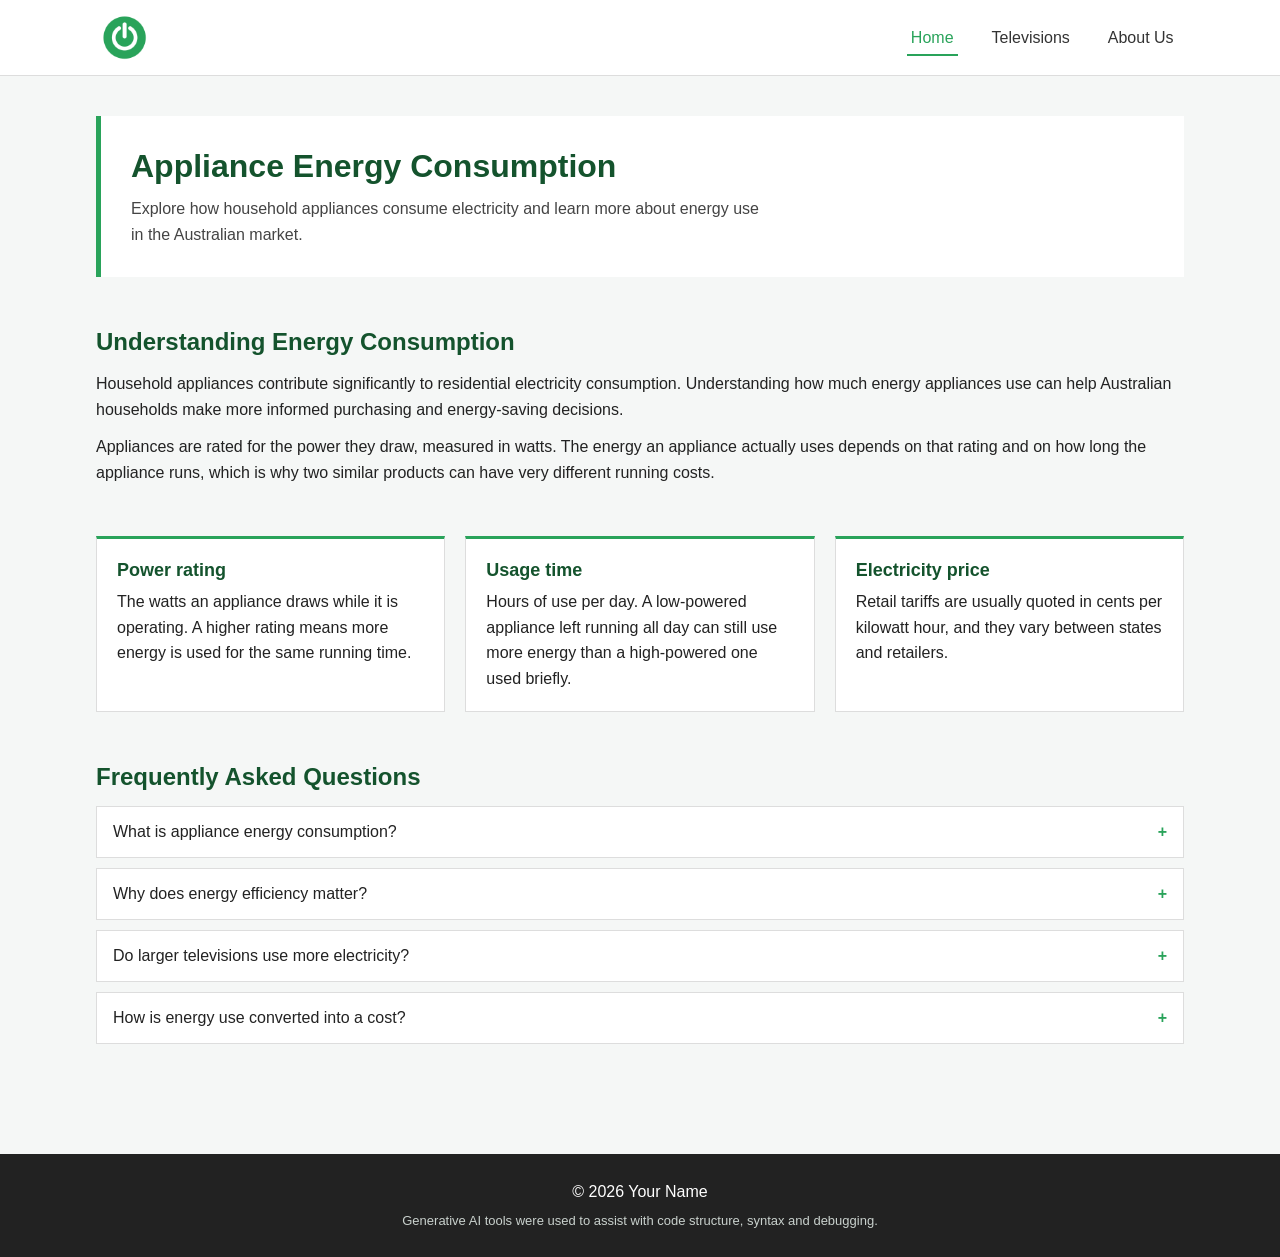
==== index.html @ a8eccddd "Add three pages with shared navigation and footer Home, Televisions and About Us each carry the same" ====
<!DOCTYPE html>
<html lang="en">
<head>
    <meta charset="UTF-8">
    <meta name="viewport" content="width=device-width, initial-scale=1.0">
    <title>Home | Appliance Energy Consumption</title>
    <link rel="stylesheet" href="assets/css/style.css">
</head>
<body>
    <header>
        <nav class="navbar">
            <a href="index.html" class="logo" aria-label="Appliance Energy Consumption home">
                <img src="assets/img/PowerIcon.png" alt="Power logo">
            </a>
            <ul class="nav-links">
                <li><a class="active" href="index.html">Home</a></li>
                <li><a href="televisions.html">Televisions</a></li>
                <li><a href="about.html">About Us</a></li>
            </ul>
        </nav>
    </header>

    <main>
        <section class="hero">
            <h1>Appliance Energy Consumption</h1>
            <p>
                Explore how household appliances consume electricity and learn
                more about energy use in the Australian market.
            </p>
        </section>

        <section class="intro">
            <h2>Understanding Energy Consumption</h2>
            <p>
                Household appliances contribute significantly to residential
                electricity consumption. Understanding how much energy appliances
                use can help Australian households make more informed purchasing
                and energy-saving decisions.
            </p>
            <p>
                Appliances are rated for the power they draw, measured in watts.
                The energy an appliance actually uses depends on that rating and
                on how long the appliance runs, which is why two similar products
                can have very different running costs.
            </p>
        </section>

        <section class="cards">
            <article class="card">
                <h3>Power rating</h3>
                <p>
                    The watts an appliance draws while it is operating. A higher
                    rating means more energy is used for the same running time.
                </p>
            </article>
            <article class="card">
                <h3>Usage time</h3>
                <p>
                    Hours of use per day. A low-powered appliance left running all
                    day can still use more energy than a high-powered one used briefly.
                </p>
            </article>
            <article class="card">
                <h3>Electricity price</h3>
                <p>
                    Retail tariffs are usually quoted in cents per kilowatt hour,
                    and they vary between states and retailers.
                </p>
            </article>
        </section>

        <section class="faq">
            <h2>Frequently Asked Questions</h2>

            <div class="faq-item">
                <button class="faq-question" type="button" aria-expanded="false">
                    What is appliance energy consumption?
                </button>
                <div class="faq-answer">
                    <p>
                        Appliance energy consumption refers to the amount of
                        electrical energy used by an appliance during operation.
                        It is normally measured in kilowatt hours (kWh).
                    </p>
                </div>
            </div>

            <div class="faq-item">
                <button class="faq-question" type="button" aria-expanded="false">
                    Why does energy efficiency matter?
                </button>
                <div class="faq-answer">
                    <p>
                        Energy-efficient appliances can reduce electricity use and
                        potentially lower household energy costs over the life of
                        the product.
                    </p>
                </div>
            </div>

            <div class="faq-item">
                <button class="faq-question" type="button" aria-expanded="false">
                    Do larger televisions use more electricity?
                </button>
                <div class="faq-answer">
                    <p>
                        Television energy consumption can be influenced by factors
                        including screen size, display technology, brightness
                        settings and usage time.
                    </p>
                </div>
            </div>

            <div class="faq-item">
                <button class="faq-question" type="button" aria-expanded="false">
                    How is energy use converted into a cost?
                </button>
                <div class="faq-answer">
                    <p>
                        Energy use in kilowatt hours is multiplied by the
                        electricity price. You can try this on the
                        <a href="televisions.html">Televisions</a> page using the
                        energy calculator.
                    </p>
                </div>
            </div>
        </section>
    </main>

    <footer>
        <p>&copy; <span id="year"></span> Your Name</p>
        <p>
            Generative AI tools were used to assist with code structure,
            syntax and debugging.
        </p>
    </footer>

    <script src="assets/js/script.js"></script>
</body>
</html>
---- assets/css/style.css ----
/* ============================================================
   Appliance Energy Consumption - shared stylesheet
   Colours are based on the green of the supplied power logo.
   ============================================================ */

/* ---------- Reset and base ---------- */
* {
    box-sizing: border-box;
    margin: 0;
    padding: 0;
}

body {
    font-family: Arial, Helvetica, sans-serif;
    background-color: #f5f7f6;
    color: #222;
    line-height: 1.6;
    display: flex;
    flex-direction: column;
    min-height: 100vh;
}

h1, h2, h3 {
    line-height: 1.25;
}

a {
    color: #1f8049;
}

/* ---------- Navigation ---------- */
.navbar {
    display: flex;
    justify-content: space-between;
    align-items: center;
    padding: 15px 8%;
    background-color: #ffffff;
    border-bottom: 1px solid #ddd;
}

.logo img {
    width: 45px;
    display: block;
}

.nav-links {
    display: flex;
    list-style: none;
    gap: 30px;
}

.nav-links a {
    color: #333;
    text-decoration: none;
    padding: 8px 4px;
    border-bottom: 2px solid transparent;
    transition: color 0.3s, border-color 0.3s;
}

/* Hover effect */
.nav-links a:hover {
    color: #29a35a;
    border-bottom-color: #a8ddbf;
}

/* Current page indicator */
.nav-links a.active {
    color: #29a35a;
    border-bottom-color: #29a35a;
}

/* ---------- Layout ---------- */
main {
    width: 85%;
    max-width: 1100px;
    margin: 40px auto;
    flex: 1;
}

section + section {
    margin-top: 50px;
}

/* ---------- Hero ---------- */
.hero {
    background-color: #ffffff;
    border-left: 5px solid #29a35a;
    padding: 30px;
}

.hero h1 {
    font-size: 32px;
    margin-bottom: 10px;
    color: #14532d;
}

.hero p {
    max-width: 640px;
    color: #444;
}

/* ---------- Content sections ---------- */
.intro h2,
.faq h2,
.calculator h2 {
    font-size: 24px;
    margin-bottom: 14px;
    color: #14532d;
}

.intro p + p {
    margin-top: 12px;
}

/* ---------- Info cards ---------- */
.cards {
    display: flex;
    flex-wrap: wrap;
    gap: 20px;
}

.card {
    flex: 1 1 260px;
    background-color: #ffffff;
    border: 1px solid #ddd;
    border-top: 3px solid #29a35a;
    padding: 20px;
}

.card h3 {
    font-size: 18px;
    margin-bottom: 8px;
    color: #14532d;
}

/* ---------- FAQ accordion ---------- */
.faq-item {
    margin-bottom: 10px;
    border: 1px solid #ddd;
    background-color: #ffffff;
}

.faq-question {
    width: 100%;
    padding: 16px;
    border: none;
    background-color: #ffffff;
    text-align: left;
    cursor: pointer;
    font-size: 16px;
    font-family: inherit;
    color: #222;
}

.faq-question:hover {
    background-color: #f0f5f2;
}

.faq-question::after {
    content: "+";
    float: right;
    color: #29a35a;
    font-weight: bold;
}

.faq-question.open::after {
    content: "\2013"; /* en dash */
}

/* Answers are hidden by default; JavaScript adds .show */
.faq-answer {
    display: none;
    padding: 16px;
    border-top: 1px solid #ddd;
}

.faq-answer.show {
    display: block;
}

/* ---------- Energy calculator ---------- */
.calculator-intro {
    max-width: 640px;
    margin-bottom: 20px;
}

.calc-form {
    display: flex;
    flex-wrap: wrap;
    gap: 20px;
    background-color: #ffffff;
    border: 1px solid #ddd;
    padding: 24px;
}

.field {
    flex: 1 1 220px;
}

.field label {
    display: block;
    margin-bottom: 6px;
    font-weight: bold;
    font-size: 14px;
}

.field input,
.field select {
    width: 100%;
    padding: 10px;
    border: 1px solid #ccc;
    background-color: #ffffff;
    font-size: 15px;
    font-family: inherit;
    color: #222;
}

.field input:focus,
.field select:focus {
    outline: 2px solid #29a35a;
    outline-offset: 1px;
}

.field input.invalid {
    border-color: #c0392b;
    background-color: #fdf3f2;
}

.field-error {
    min-height: 18px;
    margin-top: 4px;
    font-size: 13px;
    color: #c0392b;
}

.calc-buttons {
    flex: 1 1 100%;
    display: flex;
    gap: 12px;
}

.btn {
    padding: 11px 26px;
    border: 1px solid #29a35a;
    background-color: #29a35a;
    color: #ffffff;
    font-size: 15px;
    font-family: inherit;
    cursor: pointer;
    transition: background-color 0.3s;
}

.btn:hover {
    background-color: #1f8049;
    border-color: #1f8049;
}

.btn-secondary {
    background-color: #ffffff;
    color: #1f8049;
}

.btn-secondary:hover {
    background-color: #f0f5f2;
    color: #1f8049;
}

/* ---------- Results panel ---------- */
.results {
    margin-top: 20px;
    background-color: #ffffff;
    border: 1px solid #ddd;
    border-left: 5px solid #29a35a;
    padding: 24px;
}

.results h3 {
    font-size: 18px;
    margin-bottom: 14px;
    color: #14532d;
}

.results-placeholder {
    color: #666;
}

.results.error {
    border-left-color: #c0392b;
}

.results-message {
    color: #c0392b;
}

.result-grid {
    display: flex;
    flex-wrap: wrap;
    gap: 16px;
}

.result-item {
    flex: 1 1 180px;
    background-color: #f5f7f6;
    border: 1px solid #e2e6e4;
    padding: 14px;
}

.result-label {
    display: block;
    font-size: 13px;
    color: #555;
    margin-bottom: 4px;
}

.result-value {
    display: block;
    font-size: 22px;
    font-weight: bold;
    color: #14532d;
}

.results-note {
    margin-top: 14px;
    font-size: 13px;
    color: #666;
}

/* ---------- Footer ---------- */
footer {
    margin-top: 60px;
    padding: 25px;
    text-align: center;
    background-color: #222;
    color: #ffffff;
}

footer p + p {
    margin-top: 6px;
    font-size: 13px;
    color: #c9d1cd;
}

/* ---------- Small screens ---------- */
@media (max-width: 700px) {
    .navbar {
        padding: 12px 5%;
    }

    .nav-links {
        gap: 16px;
    }

    main {
        width: 90%;
    }

    .hero h1 {
        font-size: 26px;
    }
}
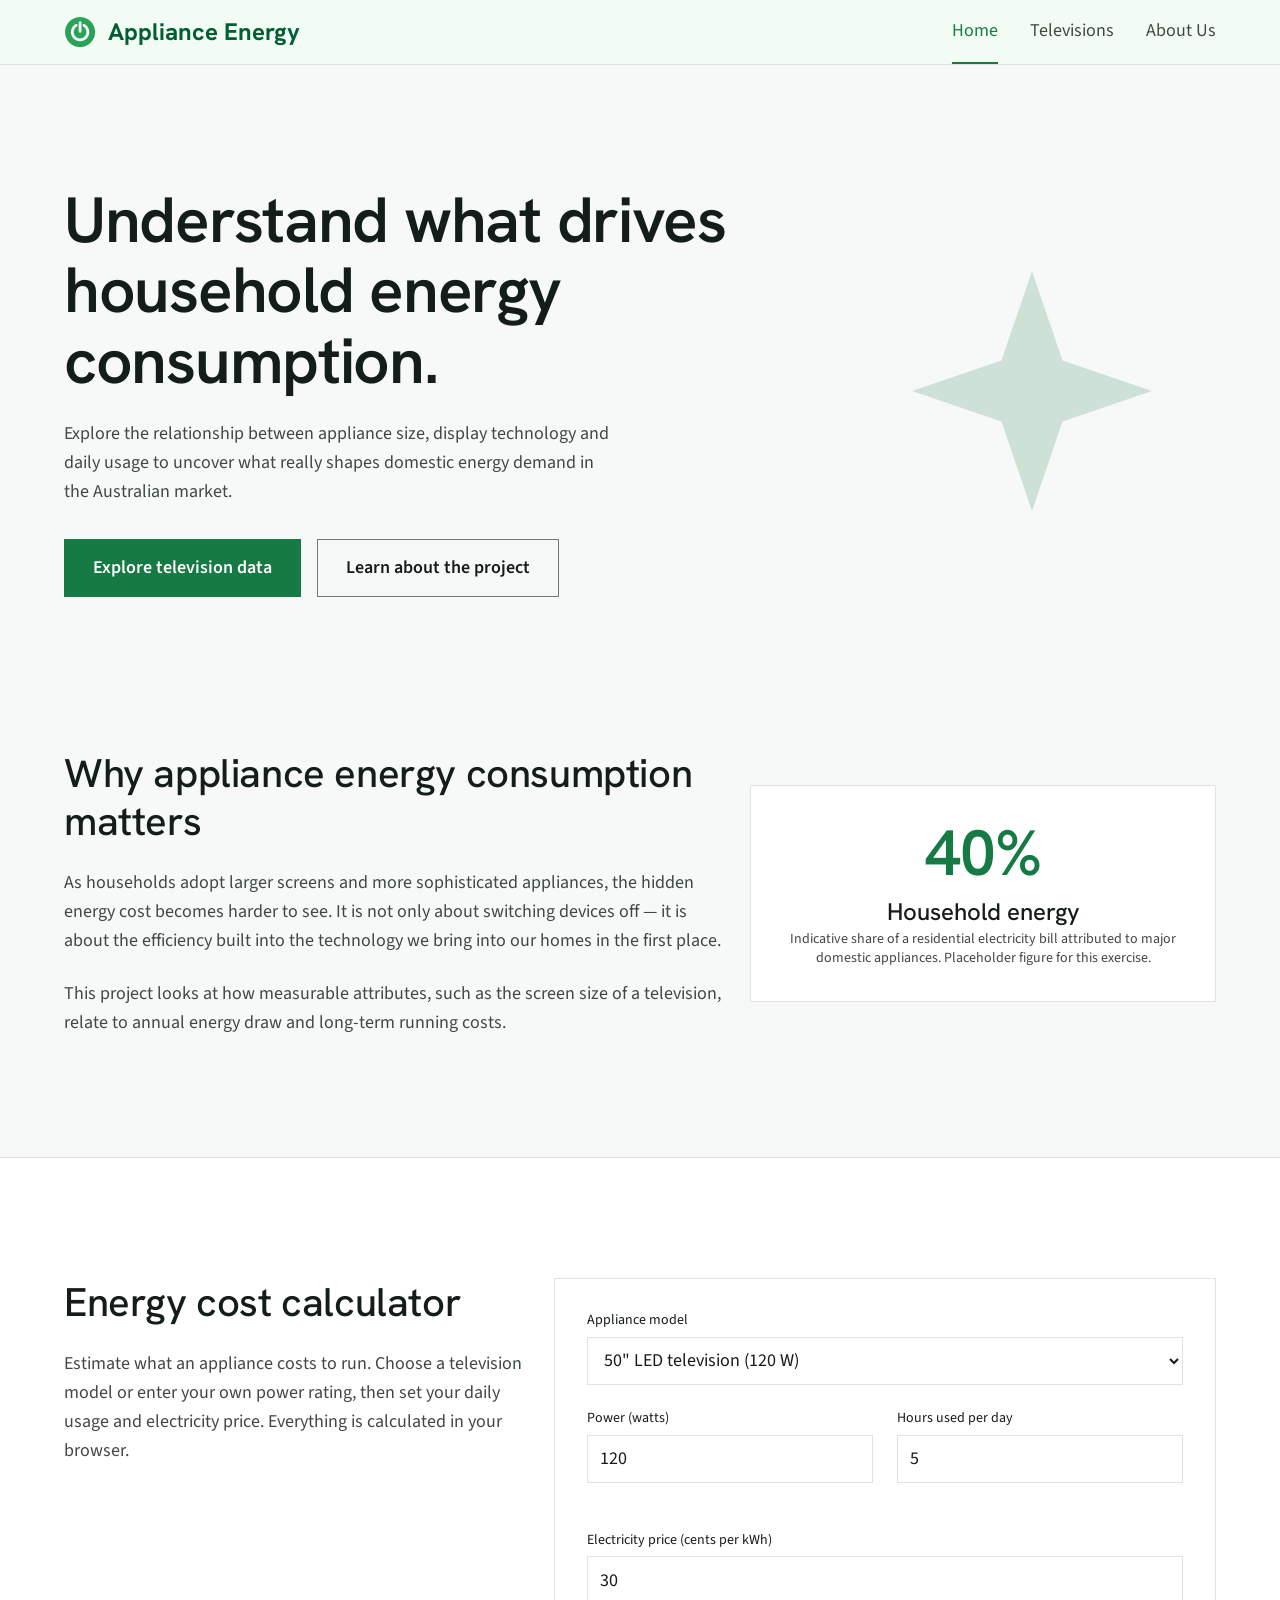
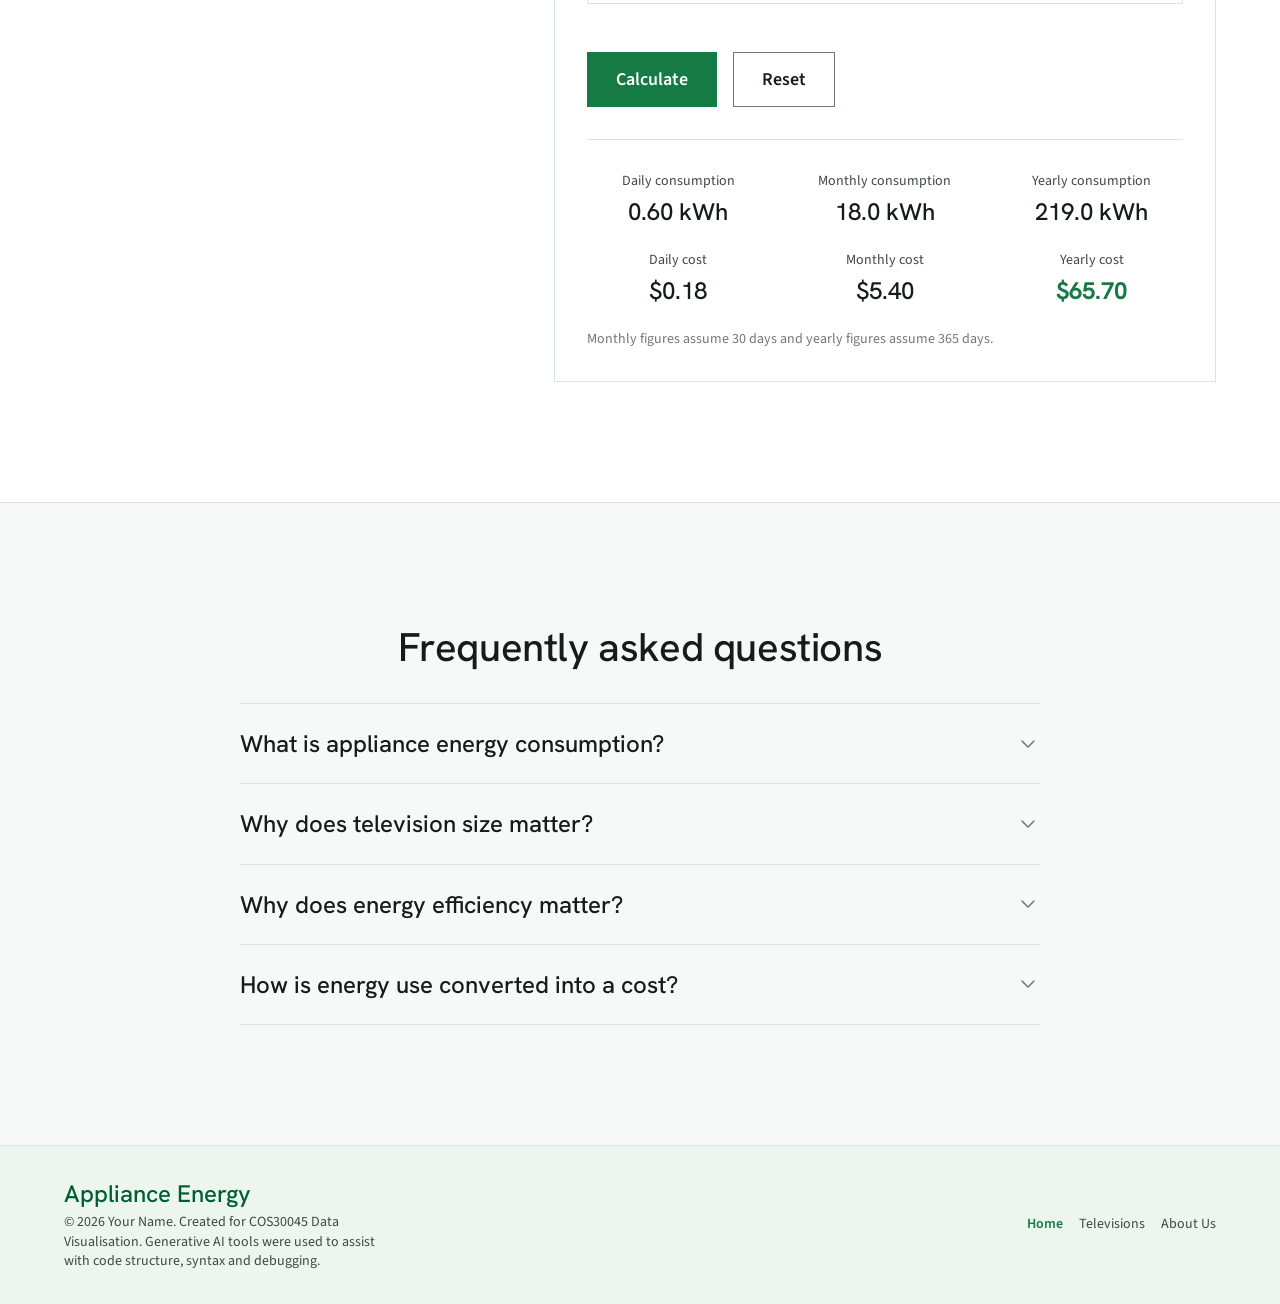
==== commit d2447e0c: "Apply editorial design system across all pages Rebuild the site on an editorial, scientific-journal " ====
--- a/index.html
+++ b/index.html
@@ -4,135 +4,279 @@
     <meta charset="UTF-8">
     <meta name="viewport" content="width=device-width, initial-scale=1.0">
     <title>Home | Appliance Energy Consumption</title>
+    <link rel="preconnect" href="https://fonts.googleapis.com">
+    <link rel="preconnect" href="https://fonts.gstatic.com" crossorigin>
+    <link href="https://fonts.googleapis.com/css2?family=Hanken+Grotesk:wght@500;600;700&family=Source+Sans+3:wght@400;600&display=swap" rel="stylesheet">
     <link rel="stylesheet" href="assets/css/style.css">
 </head>
 <body>
-    <header>
-        <nav class="navbar">
-            <a href="index.html" class="logo" aria-label="Appliance Energy Consumption home">
+    <a class="skip-link" href="#main">Skip to content</a>
+
+    <header class="site-header">
+        <div class="container navbar">
+            <a href="index.html" class="brand" aria-label="Appliance Energy Consumption home">
                 <img src="assets/img/PowerIcon.png" alt="Power logo">
+                <span class="brand-name">Appliance Energy</span>
             </a>
-            <ul class="nav-links">
-                <li><a class="active" href="index.html">Home</a></li>
-                <li><a href="televisions.html">Televisions</a></li>
-                <li><a href="about.html">About Us</a></li>
-            </ul>
-        </nav>
+
+            <nav id="primary-nav" aria-label="Primary">
+                <ul class="nav-links">
+                    <li><a class="active" href="index.html">Home</a></li>
+                    <li><a href="televisions.html">Televisions</a></li>
+                    <li><a href="about.html">About Us</a></li>
+                </ul>
+            </nav>
+
+            <button class="nav-toggle" id="nav-toggle" type="button"
+                    aria-controls="primary-nav" aria-expanded="false" aria-label="Open menu">
+                <svg class="icon" viewBox="0 0 24 24" aria-hidden="true">
+                    <path d="M4 7h16M4 12h16M4 17h16"></path>
+                </svg>
+            </button>
+        </div>
     </header>
 
-    <main>
+    <main id="main">
+        <!-- Hero -->
         <section class="hero">
-            <h1>Appliance Energy Consumption</h1>
-            <p>
-                Explore how household appliances consume electricity and learn
-                more about energy use in the Australian market.
-            </p>
-        </section>
-
-        <section class="intro">
-            <h2>Understanding Energy Consumption</h2>
-            <p>
-                Household appliances contribute significantly to residential
-                electricity consumption. Understanding how much energy appliances
-                use can help Australian households make more informed purchasing
-                and energy-saving decisions.
-            </p>
-            <p>
-                Appliances are rated for the power they draw, measured in watts.
-                The energy an appliance actually uses depends on that rating and
-                on how long the appliance runs, which is why two similar products
-                can have very different running costs.
-            </p>
-        </section>
-
-        <section class="cards">
-            <article class="card">
-                <h3>Power rating</h3>
+            <div class="container grid items-center">
+                <div class="span-8 hero__copy">
+                    <h1 class="display">Understand what drives household energy consumption.</h1>
+                    <p class="body-main lead">
+                        Explore the relationship between appliance size, display technology
+                        and daily usage to uncover what really shapes domestic energy demand
+                        in the Australian market.
+                    </p>
+                    <div class="btn-row">
+                        <a class="btn btn--primary" href="televisions.html">Explore television data</a>
+                        <a class="btn btn--secondary" href="about.html">Learn about the project</a>
+                    </div>
+                </div>
+                <div class="span-4 hero__motif" aria-hidden="true">
+                    <svg viewBox="0 0 200 200" xmlns="http://www.w3.org/2000/svg">
+                        <path d="M100 0L125.438 74.5621L200 100L125.438 125.438L100 200L74.5621 125.438L0 100L74.5621 74.5621L100 0Z"></path>
+                    </svg>
+                </div>
+            </div>
+        </section>
+
+        <!-- Why it matters -->
+        <section class="section">
+            <div class="container grid items-center">
+                <div class="span-7 stack-md">
+                    <h2 class="headline-section">Why appliance energy consumption matters</h2>
+                    <p class="body-main">
+                        As households adopt larger screens and more sophisticated appliances,
+                        the hidden energy cost becomes harder to see. It is not only about
+                        switching devices off &mdash; it is about the efficiency built into the
+                        technology we bring into our homes in the first place.
+                    </p>
+                    <p class="body-main">
+                        This project looks at how measurable attributes, such as the screen
+                        size of a television, relate to annual energy draw and long-term
+                        running costs.
+                    </p>
+                </div>
+                <div class="span-5">
+                    <div class="stat-card">
+                        <span class="stat-card__figure">40%</span>
+                        <span class="headline-chart">Household energy</span>
+                        <p class="annotation">
+                            Indicative share of a residential electricity bill attributed to
+                            major domestic appliances. Placeholder figure for this exercise.
+                        </p>
+                    </div>
+                </div>
+            </div>
+        </section>
+
+        <!-- Energy calculator -->
+        <section class="band">
+            <div class="container grid">
+                <div class="span-5 stack-md">
+                    <h2 class="headline-section">Energy cost calculator</h2>
+                    <p class="body-main">
+                        Estimate what an appliance costs to run. Choose a television model or
+                        enter your own power rating, then set your daily usage and electricity
+                        price. Everything is calculated in your browser.
+                    </p>
+                </div>
+
+                <div class="span-7">
+                    <div class="calc-panel">
+                        <form class="calc-form" id="calc-form" novalidate>
+                            <div class="calc-fields">
+                                <div class="field field--wide">
+                                    <label for="model">Appliance model</label>
+                                    <select id="model" name="model">
+                                        <option value="80">32&quot; LED television (80 W)</option>
+                                        <option value="120" selected>50&quot; LED television (120 W)</option>
+                                        <option value="160">65&quot; LED television (160 W)</option>
+                                        <option value="210">65&quot; OLED television (210 W)</option>
+                                        <option value="custom">Custom power rating</option>
+                                    </select>
+                                </div>
+
+                                <div class="field">
+                                    <label for="power">Power (watts)</label>
+                                    <input type="number" id="power" name="power" min="1" max="10000"
+                                           step="1" value="120" inputmode="decimal">
+                                    <p class="field-error" id="power-error"></p>
+                                </div>
+
+                                <div class="field">
+                                    <label for="hours">Hours used per day</label>
+                                    <input type="number" id="hours" name="hours" min="0" max="24"
+                                           step="0.5" value="5" inputmode="decimal">
+                                    <p class="field-error" id="hours-error"></p>
+                                </div>
+
+                                <div class="field field--wide">
+                                    <label for="price">Electricity price (cents per kWh)</label>
+                                    <input type="number" id="price" name="price" min="0" max="200"
+                                           step="0.1" value="30" inputmode="decimal">
+                                    <p class="field-error" id="price-error"></p>
+                                </div>
+                            </div>
+
+                            <div class="calc-actions">
+                                <button type="submit" class="btn btn--primary">Calculate</button>
+                                <button type="button" class="btn btn--secondary" id="calc-reset">Reset</button>
+                            </div>
+                        </form>
+
+                        <div class="results" id="results" aria-live="polite">
+                            <div id="results-message"></div>
+
+                            <div class="results__grid" id="results-energy">
+                                <div>
+                                    <span class="result__label">Daily consumption</span>
+                                    <span class="result__value" id="res-daily-kwh">&mdash;</span>
+                                </div>
+                                <div>
+                                    <span class="result__label">Monthly consumption</span>
+                                    <span class="result__value" id="res-monthly-kwh">&mdash;</span>
+                                </div>
+                                <div>
+                                    <span class="result__label">Yearly consumption</span>
+                                    <span class="result__value" id="res-yearly-kwh">&mdash;</span>
+                                </div>
+                                <div>
+                                    <span class="result__label">Daily cost</span>
+                                    <span class="result__value" id="res-daily-cost">&mdash;</span>
+                                </div>
+                                <div>
+                                    <span class="result__label">Monthly cost</span>
+                                    <span class="result__value" id="res-monthly-cost">&mdash;</span>
+                                </div>
+                                <div>
+                                    <span class="result__label">Yearly cost</span>
+                                    <span class="result__value result__value--accent" id="res-yearly-cost">&mdash;</span>
+                                </div>
+                            </div>
+
+                            <p class="results__note">
+                                Monthly figures assume 30 days and yearly figures assume 365 days.
+                            </p>
+                        </div>
+                    </div>
+                </div>
+            </div>
+        </section>
+
+        <!-- FAQ -->
+        <section class="section">
+            <div class="container">
+                <h2 class="headline-section text-center mb-md">
+                    Frequently asked questions
+                </h2>
+
+                <div class="faq-list">
+                    <div class="faq-item">
+                        <button class="faq-question" type="button" aria-expanded="false">
+                            <span>What is appliance energy consumption?</span>
+                            <svg class="icon faq-chevron" viewBox="0 0 24 24" aria-hidden="true">
+                                <path d="M6 9l6 6 6-6"></path>
+                            </svg>
+                        </button>
+                        <div class="faq-answer">
+                            <p class="body-main">
+                                Appliance energy consumption is the amount of electrical energy a
+                                household device uses over a period of time. It is normally measured
+                                in kilowatt hours (kWh) and is a primary factor in a residential
+                                electricity bill.
+                            </p>
+                        </div>
+                    </div>
+
+                    <div class="faq-item">
+                        <button class="faq-question" type="button" aria-expanded="false">
+                            <span>Why does television size matter?</span>
+                            <svg class="icon faq-chevron" viewBox="0 0 24 24" aria-hidden="true">
+                                <path d="M6 9l6 6 6-6"></path>
+                            </svg>
+                        </button>
+                        <div class="faq-answer">
+                            <p class="body-main">
+                                The area of a screen is related to how much light it has to produce.
+                                Larger screens generally need more power to illuminate, which tends to
+                                raise energy consumption even when the panel technology is efficient.
+                            </p>
+                        </div>
+                    </div>
+
+                    <div class="faq-item">
+                        <button class="faq-question" type="button" aria-expanded="false">
+                            <span>Why does energy efficiency matter?</span>
+                            <svg class="icon faq-chevron" viewBox="0 0 24 24" aria-hidden="true">
+                                <path d="M6 9l6 6 6-6"></path>
+                            </svg>
+                        </button>
+                        <div class="faq-answer">
+                            <p class="body-main">
+                                An efficient appliance uses less electricity to do the same job, which
+                                can reduce running costs over the life of the product and lower the
+                                energy a household draws overall.
+                            </p>
+                        </div>
+                    </div>
+
+                    <div class="faq-item">
+                        <button class="faq-question" type="button" aria-expanded="false">
+                            <span>How is energy use converted into a cost?</span>
+                            <svg class="icon faq-chevron" viewBox="0 0 24 24" aria-hidden="true">
+                                <path d="M6 9l6 6 6-6"></path>
+                            </svg>
+                        </button>
+                        <div class="faq-answer">
+                            <p class="body-main">
+                                Energy use in kilowatt hours is multiplied by the electricity price.
+                                The calculator above divides the price in cents by 100 to work in
+                                dollars, then multiplies by the kilowatt hours used.
+                            </p>
+                        </div>
+                    </div>
+                </div>
+            </div>
+        </section>
+    </main>
+
+    <footer class="site-footer">
+        <div class="container">
+            <div>
+                <div class="site-footer__brand">Appliance Energy</div>
                 <p>
-                    The watts an appliance draws while it is operating. A higher
-                    rating means more energy is used for the same running time.
+                    &copy; <span id="year"></span> Your Name. Created for COS30045 Data
+                    Visualisation. Generative AI tools were used to assist with code
+                    structure, syntax and debugging.
                 </p>
-            </article>
-            <article class="card">
-                <h3>Usage time</h3>
-                <p>
-                    Hours of use per day. A low-powered appliance left running all
-                    day can still use more energy than a high-powered one used briefly.
-                </p>
-            </article>
-            <article class="card">
-                <h3>Electricity price</h3>
-                <p>
-                    Retail tariffs are usually quoted in cents per kilowatt hour,
-                    and they vary between states and retailers.
-                </p>
-            </article>
-        </section>
-
-        <section class="faq">
-            <h2>Frequently Asked Questions</h2>
-
-            <div class="faq-item">
-                <button class="faq-question" type="button" aria-expanded="false">
-                    What is appliance energy consumption?
-                </button>
-                <div class="faq-answer">
-                    <p>
-                        Appliance energy consumption refers to the amount of
-                        electrical energy used by an appliance during operation.
-                        It is normally measured in kilowatt hours (kWh).
-                    </p>
-                </div>
-            </div>
-
-            <div class="faq-item">
-                <button class="faq-question" type="button" aria-expanded="false">
-                    Why does energy efficiency matter?
-                </button>
-                <div class="faq-answer">
-                    <p>
-                        Energy-efficient appliances can reduce electricity use and
-                        potentially lower household energy costs over the life of
-                        the product.
-                    </p>
-                </div>
-            </div>
-
-            <div class="faq-item">
-                <button class="faq-question" type="button" aria-expanded="false">
-                    Do larger televisions use more electricity?
-                </button>
-                <div class="faq-answer">
-                    <p>
-                        Television energy consumption can be influenced by factors
-                        including screen size, display technology, brightness
-                        settings and usage time.
-                    </p>
-                </div>
-            </div>
-
-            <div class="faq-item">
-                <button class="faq-question" type="button" aria-expanded="false">
-                    How is energy use converted into a cost?
-                </button>
-                <div class="faq-answer">
-                    <p>
-                        Energy use in kilowatt hours is multiplied by the
-                        electricity price. You can try this on the
-                        <a href="televisions.html">Televisions</a> page using the
-                        energy calculator.
-                    </p>
-                </div>
-            </div>
-        </section>
-    </main>
-
-    <footer>
-        <p>&copy; <span id="year"></span> Your Name</p>
-        <p>
-            Generative AI tools were used to assist with code structure,
-            syntax and debugging.
-        </p>
+            </div>
+            <nav class="footer-links" aria-label="Footer">
+                <a class="active" href="index.html">Home</a>
+                <a href="televisions.html">Televisions</a>
+                <a href="about.html">About Us</a>
+            </nav>
+        </div>
     </footer>
 
     <script src="assets/js/script.js"></script>
--- a/assets/css/style.css
+++ b/assets/css/style.css
@@ -1,360 +1,1104 @@
 /* ============================================================
-   Appliance Energy Consumption - shared stylesheet
-   Colours are based on the green of the supplied power logo.
+   Appliance Energy Consumption
+   Editorial data-visualisation design system.
+
+   Aesthetic: modern minimalism, scientific-journal structure.
+   Sharp 0px corners, no shadows, 1px tonal outlines, generous
+   whitespace, a strict 12-column grid.
    ============================================================ */
 
-/* ---------- Reset and base ---------- */
+/* ------------------------------------------------------------
+   1. Design tokens
+   ------------------------------------------------------------ */
+:root {
+    /* Surfaces */
+    --surface: #f7f9f8;              /* page canvas */
+    --surface-card: #ffffff;         /* cards and story chapters */
+    --surface-low: #ecf6ef;          /* footer, insight panels */
+    --surface-tint: #f2fcf5;
+
+    /* Text */
+    --on-surface: #141d1a;
+    --on-surface-variant: #3f4940;
+
+    /* Greens */
+    --primary: #167a45;              /* primary accent, buttons, active */
+    --primary-dark: #005f32;         /* brand, hover on primary */
+    --energy-green: #2fae66;         /* data accents */
+    --on-primary: #ffffff;
+    --on-primary-container: #a9ffc1;
+
+    /* Neutrals */
+    --outline: #6f7a70;
+    --outline-variant: #dde4e0;
+    --tertiary: #49554f;
+    --tertiary-fixed: #d9e6de;
+    --on-tertiary-fixed: #131e19;
+
+    /* Feedback */
+    --error: #ba1a1a;
+    --error-container: #ffdad6;
+
+    /* Type */
+    --font-display: "Hanken Grotesk", "Segoe UI", Arial, sans-serif;
+    --font-body: "Source Sans 3", "Segoe UI", Arial, sans-serif;
+
+    /* Spacing rhythm (4px unit) */
+    --gutter: 24px;
+    --stack-gap: 32px;
+    --section-gap: 120px;
+    --margin-page: 64px;
+    --container-max: 1280px;
+
+    --transition: 200ms linear;
+}
+
+/* ------------------------------------------------------------
+   2. Reset and base
+   ------------------------------------------------------------ */
 * {
     box-sizing: border-box;
     margin: 0;
     padding: 0;
 }
 
+html {
+    scroll-behavior: smooth;
+}
+
 body {
-    font-family: Arial, Helvetica, sans-serif;
-    background-color: #f5f7f6;
-    color: #222;
+    font-family: var(--font-body);
+    font-size: 18px;
+    font-weight: 400;
     line-height: 1.6;
+    background-color: var(--surface);
+    color: var(--on-surface);
+    -webkit-font-smoothing: antialiased;
     display: flex;
     flex-direction: column;
     min-height: 100vh;
 }
 
-h1, h2, h3 {
-    line-height: 1.25;
+img {
+    max-width: 100%;
+    display: block;
 }
 
 a {
-    color: #1f8049;
-}
-
-/* ---------- Navigation ---------- */
+    color: var(--primary);
+}
+
+ul {
+    list-style: none;
+}
+
+/* Every interactive element gets a visible, sharp focus ring. */
+a:focus-visible,
+button:focus-visible,
+input:focus-visible,
+select:focus-visible {
+    outline: 2px solid var(--primary);
+    outline-offset: 2px;
+}
+
+.skip-link {
+    position: absolute;
+    left: -9999px;
+    top: 0;
+    background: var(--primary);
+    color: var(--on-primary);
+    padding: 12px 20px;
+    z-index: 100;
+}
+
+.skip-link:focus {
+    left: 0;
+}
+
+/* ------------------------------------------------------------
+   3. Typography scale
+   ------------------------------------------------------------ */
+.display {
+    font-family: var(--font-display);
+    font-size: 40px;              /* mobile size, scaled up below */
+    font-weight: 600;
+    line-height: 1.1;
+    color: var(--on-surface);
+}
+
+.headline-section {
+    font-family: var(--font-display);
+    font-size: 40px;
+    font-weight: 500;
+    line-height: 1.2;
+    letter-spacing: -0.01em;
+    color: var(--on-surface);
+}
+
+.headline-chart {
+    font-family: var(--font-display);
+    font-size: 24px;
+    font-weight: 500;
+    line-height: 1.3;
+    color: var(--on-surface);
+}
+
+.body-main {
+    font-size: 18px;
+    line-height: 1.6;
+    color: var(--on-surface-variant);
+}
+
+.annotation {
+    font-size: 14px;
+    line-height: 1.4;
+    color: var(--on-surface-variant);
+}
+
+/* Small uppercase chapter / section label */
+.eyebrow {
+    font-size: 14px;
+    font-weight: 600;
+    line-height: 1.4;
+    letter-spacing: 0.14em;
+    text-transform: uppercase;
+    color: var(--primary);
+}
+
+.lead {
+    max-width: 62ch;
+}
+
+.text-center {
+    text-align: center;
+}
+
+/* Spacing utilities, so no styling is needed inline in the HTML. */
+.mb-sm { margin-bottom: 16px; }
+.mb-md { margin-bottom: var(--stack-gap); }
+.mb-lg { margin-bottom: var(--section-gap); }
+
+.display--narrow {
+    max-width: 20ch;
+}
+
+.rule-top {
+    border-top: 1px solid var(--outline-variant);
+    padding-top: var(--stack-gap);
+}
+
+/* ------------------------------------------------------------
+   4. Layout: container and 12-column grid
+   ------------------------------------------------------------ */
+.container {
+    width: 100%;
+    max-width: var(--container-max);
+    margin: 0 auto;
+    padding: 0 var(--margin-page);
+}
+
+.grid {
+    display: grid;
+    grid-template-columns: repeat(12, 1fr);
+    gap: var(--gutter);
+}
+
+.span-4  { grid-column: span 4; }
+.span-5  { grid-column: span 5; }
+.span-6  { grid-column: span 6; }
+.span-7  { grid-column: span 7; }
+.span-8  { grid-column: span 8; }
+.span-12 { grid-column: span 12; }
+
+/* Offset placements. These set both the start and end line, because a
+   `span` shorthand plus a separate start line would leave the end at
+   auto and collapse the block to a single column. */
+.col-centered { grid-column: 3 / span 8; }   /* centred narrative block */
+.col-offset-2 { grid-column: 2 / span 5; }   /* indented half-width block */
+.offset-right { grid-column: 5 / -1; }       /* right-hand two thirds */
+
+.items-center {
+    align-items: center;
+}
+
+main {
+    flex: 1;
+}
+
+/* Narrative chapters are separated by a large section gap. */
+.section {
+    padding: var(--section-gap) 0;
+}
+
+.section + .section {
+    padding-top: 0;
+}
+
+.section--tight {
+    padding-bottom: var(--stack-gap);
+}
+
+.section--ruled {
+    border-top: 1px solid var(--outline-variant);
+    padding-top: var(--section-gap);
+}
+
+/* ------------------------------------------------------------
+   5. Header and navigation
+   ------------------------------------------------------------ */
+.site-header {
+    position: sticky;
+    top: 0;
+    z-index: 50;
+    background-color: var(--surface-tint);
+    border-bottom: 1px solid var(--outline-variant);
+}
+
 .navbar {
     display: flex;
     justify-content: space-between;
     align-items: center;
-    padding: 15px 8%;
-    background-color: #ffffff;
-    border-bottom: 1px solid #ddd;
-}
-
-.logo img {
-    width: 45px;
-    display: block;
+    height: 64px;
+}
+
+.brand {
+    display: flex;
+    align-items: center;
+    gap: 12px;
+    text-decoration: none;
+}
+
+.brand img {
+    width: 32px;
+    height: 32px;
+    object-fit: contain;
+}
+
+.brand-name {
+    font-family: var(--font-display);
+    font-size: 24px;
+    font-weight: 700;
+    line-height: 1.3;
+    color: var(--primary-dark);
 }
 
 .nav-links {
     display: flex;
-    list-style: none;
-    gap: 30px;
+    align-items: center;
+    gap: var(--stack-gap);
 }
 
 .nav-links a {
-    color: #333;
+    display: flex;
+    align-items: center;
+    height: 64px;
+    color: var(--on-surface-variant);
     text-decoration: none;
-    padding: 8px 4px;
     border-bottom: 2px solid transparent;
-    transition: color 0.3s, border-color 0.3s;
-}
-
-/* Hover effect */
+    transition: color var(--transition), border-color var(--transition);
+}
+
+/* Mouse-over effect */
 .nav-links a:hover {
-    color: #29a35a;
-    border-bottom-color: #a8ddbf;
+    color: var(--primary);
+    border-bottom-color: var(--outline-variant);
 }
 
 /* Current page indicator */
 .nav-links a.active {
-    color: #29a35a;
-    border-bottom-color: #29a35a;
-}
-
-/* ---------- Layout ---------- */
-main {
-    width: 85%;
-    max-width: 1100px;
-    margin: 40px auto;
-    flex: 1;
-}
-
-section + section {
-    margin-top: 50px;
-}
-
-/* ---------- Hero ---------- */
+    color: var(--primary);
+    border-bottom-color: var(--primary);
+}
+
+.nav-toggle {
+    display: none;
+    align-items: center;
+    justify-content: center;
+    width: 40px;
+    height: 40px;
+    background: none;
+    border: 1px solid var(--outline-variant);
+    color: var(--on-surface);
+    cursor: pointer;
+}
+
+/* ------------------------------------------------------------
+   6. Icons (inline SVG, 1px stroke)
+   ------------------------------------------------------------ */
+.icon {
+    width: 24px;
+    height: 24px;
+    flex-shrink: 0;
+    fill: none;
+    stroke: currentColor;
+    stroke-width: 1.5;
+    stroke-linecap: round;
+    stroke-linejoin: round;
+}
+
+.icon--lg {
+    width: 40px;
+    height: 40px;
+    stroke-width: 1;
+}
+
+.icon--sm {
+    width: 18px;
+    height: 18px;
+}
+
+/* ------------------------------------------------------------
+   7. Buttons
+   ------------------------------------------------------------ */
+.btn {
+    display: inline-block;
+    padding: 14px 28px;
+    border-radius: 0;
+    border: 1px solid transparent;
+    font-family: var(--font-body);
+    font-size: 18px;
+    font-weight: 600;
+    text-align: center;
+    text-decoration: none;
+    cursor: pointer;
+    transition: background-color var(--transition), color var(--transition),
+                border-color var(--transition);
+}
+
+.btn--primary {
+    background-color: var(--primary);
+    color: var(--on-primary);
+}
+
+.btn--primary:hover {
+    background-color: var(--primary-dark);
+}
+
+.btn--secondary {
+    background-color: transparent;
+    border-color: var(--outline);
+    color: var(--on-surface);
+}
+
+.btn--secondary:hover {
+    border-color: var(--primary);
+    color: var(--primary);
+}
+
+.btn-row {
+    display: flex;
+    flex-wrap: wrap;
+    gap: 16px;
+    margin-top: 8px;
+}
+
+/* ------------------------------------------------------------
+   8. Cards and panels (tonal layers, never shadows)
+   ------------------------------------------------------------ */
+.card {
+    background-color: var(--surface-card);
+    border: 1px solid var(--outline-variant);
+    padding: var(--stack-gap);
+}
+
+/* Card with the small square accent tab in the top-left corner */
+.card--tabbed {
+    position: relative;
+}
+
+.card--tabbed::before {
+    content: "";
+    position: absolute;
+    top: -16px;
+    left: -16px;
+    width: 32px;
+    height: 32px;
+    background-color: var(--primary);
+}
+
+/* Chapter card with a solid green rule down the left edge */
+.card--ruled {
+    position: relative;
+    padding-left: 40px;
+}
+
+.card--ruled::before {
+    content: "";
+    position: absolute;
+    left: 0;
+    top: 0;
+    bottom: 0;
+    width: 4px;
+    background-color: var(--primary);
+}
+
+.stat-card {
+    background-color: var(--surface-card);
+    border: 1px solid var(--outline-variant);
+    padding: var(--stack-gap);
+    text-align: center;
+}
+
+.stat-card__figure {
+    display: block;
+    font-family: var(--font-display);
+    font-size: 64px;
+    font-weight: 600;
+    line-height: 1.1;
+    letter-spacing: -0.02em;
+    color: var(--primary);
+    margin-bottom: 8px;
+}
+
+.insight-card {
+    background-color: var(--surface-low);
+    border: 1px solid var(--outline-variant);
+    padding: var(--stack-gap);
+    height: 100%;
+}
+
+.insight-card__head {
+    display: flex;
+    align-items: flex-start;
+    gap: 12px;
+    margin-bottom: 16px;
+    color: var(--primary);
+}
+
+.note-panel {
+    background-color: var(--tertiary-fixed);
+    border-left: 4px solid var(--tertiary);
+    padding: var(--stack-gap);
+    display: flex;
+    gap: 16px;
+    align-items: flex-start;
+    color: var(--tertiary);
+}
+
+.note-panel h3 {
+    font-family: var(--font-display);
+    font-size: 20px;
+    font-weight: 500;
+    color: var(--on-tertiary-fixed);
+    margin-bottom: 8px;
+}
+
+.note-panel p {
+    font-size: 16px;
+    color: var(--on-surface-variant);
+}
+
+.recommend-panel {
+    background-color: var(--primary);
+    color: var(--on-primary-container);
+    padding: 48px;
+}
+
+.recommend-panel h3 {
+    font-family: var(--font-display);
+    font-size: 24px;
+    font-weight: 700;
+    color: var(--on-primary);
+    margin-bottom: 16px;
+}
+
+.recommend-panel p {
+    font-size: 20px;
+    line-height: 1.6;
+    max-width: 70ch;
+}
+
+/* ------------------------------------------------------------
+   9. Home: hero motif
+   ------------------------------------------------------------ */
 .hero {
-    background-color: #ffffff;
-    border-left: 5px solid #29a35a;
-    padding: 30px;
-}
-
-.hero h1 {
-    font-size: 32px;
-    margin-bottom: 10px;
-    color: #14532d;
-}
-
-.hero p {
-    max-width: 640px;
-    color: #444;
-}
-
-/* ---------- Content sections ---------- */
-.intro h2,
-.faq h2,
-.calculator h2 {
+    padding-top: var(--section-gap);
+    padding-bottom: var(--stack-gap);
+}
+
+.hero__copy {
+    display: flex;
+    flex-direction: column;
+    gap: var(--gutter);
+}
+
+.hero__motif {
+    display: flex;
+    align-items: center;
+    justify-content: center;
+    opacity: 0.18;
+    color: var(--primary);
+}
+
+.hero__motif svg {
+    width: 100%;
+    height: auto;
+    max-width: 240px;
+    fill: currentColor;
+}
+
+.stack-sm > * + * {
+    margin-top: 16px;
+}
+
+.stack-md > * + * {
+    margin-top: var(--gutter);
+}
+
+/* ------------------------------------------------------------
+   10. Full-width band (calculator)
+   ------------------------------------------------------------ */
+.band {
+    background-color: var(--surface-card);
+    border-top: 1px solid var(--outline-variant);
+    border-bottom: 1px solid var(--outline-variant);
+    padding: var(--section-gap) 0;
+}
+
+/* ------------------------------------------------------------
+   11. Calculator form
+   ------------------------------------------------------------ */
+.calc-panel {
+    background-color: var(--surface-card);
+    border: 1px solid var(--outline-variant);
+    padding: var(--stack-gap);
+}
+
+.calc-fields {
+    display: grid;
+    grid-template-columns: repeat(2, 1fr);
+    gap: var(--gutter);
+}
+
+.field--wide {
+    grid-column: 1 / -1;
+}
+
+.field label {
+    display: block;
+    font-size: 14px;
+    line-height: 1.4;
+    color: var(--on-surface);
+    margin-bottom: 6px;
+}
+
+.field input,
+.field select {
+    width: 100%;
+    height: 48px;
+    padding: 0 12px;
+    border: 1px solid var(--outline-variant);
+    border-radius: 0;
+    background-color: var(--surface-card);
+    color: var(--on-surface);
+    font-family: var(--font-body);
+    font-size: 18px;
+    transition: border-color var(--transition);
+}
+
+.field input:focus,
+.field select:focus {
+    border-color: var(--primary);
+    outline-offset: 0;
+}
+
+.field input.invalid {
+    border-color: var(--error);
+    background-color: var(--error-container);
+}
+
+.field-error {
+    min-height: 20px;
+    margin-top: 4px;
+    font-size: 14px;
+    line-height: 1.4;
+    color: var(--error);
+}
+
+.calc-actions {
+    display: flex;
+    flex-wrap: wrap;
+    gap: 16px;
+    margin-top: var(--gutter);
+}
+
+/* Results */
+.results {
+    margin-top: var(--stack-gap);
+    padding-top: var(--stack-gap);
+    border-top: 1px solid var(--outline-variant);
+}
+
+.results__grid {
+    display: grid;
+    grid-template-columns: repeat(3, 1fr);
+    gap: var(--gutter);
+    text-align: center;
+}
+
+.results__grid.is-stale {
+    opacity: 0.35;
+}
+
+.result__label {
+    display: block;
+    font-size: 14px;
+    line-height: 1.4;
+    color: var(--on-surface-variant);
+    margin-bottom: 4px;
+}
+
+.result__value {
+    display: block;
+    font-family: var(--font-display);
     font-size: 24px;
-    margin-bottom: 14px;
-    color: #14532d;
-}
-
-.intro p + p {
-    margin-top: 12px;
-}
-
-/* ---------- Info cards ---------- */
-.cards {
-    display: flex;
-    flex-wrap: wrap;
-    gap: 20px;
-}
-
-.card {
-    flex: 1 1 260px;
-    background-color: #ffffff;
-    border: 1px solid #ddd;
-    border-top: 3px solid #29a35a;
-    padding: 20px;
-}
-
-.card h3 {
-    font-size: 18px;
-    margin-bottom: 8px;
-    color: #14532d;
-}
-
-/* ---------- FAQ accordion ---------- */
+    font-weight: 500;
+    line-height: 1.3;
+    color: var(--on-surface);
+    font-variant-numeric: tabular-nums;
+}
+
+.result__value--accent {
+    color: var(--primary);
+    font-weight: 700;
+}
+
+.results__message {
+    margin-bottom: var(--gutter);
+    padding: 12px 16px;
+    background-color: var(--error-container);
+    border-left: 4px solid var(--error);
+    color: var(--error);
+    font-size: 16px;
+}
+
+.results__note {
+    margin-top: var(--gutter);
+    font-size: 14px;
+    line-height: 1.4;
+    color: var(--outline);
+}
+
+/* ------------------------------------------------------------
+   12. FAQ accordion
+   Minimal: hairline rules, a 1px chevron that rotates on open.
+   ------------------------------------------------------------ */
+.faq-list {
+    max-width: 800px;
+    margin: 0 auto;
+}
+
 .faq-item {
-    margin-bottom: 10px;
-    border: 1px solid #ddd;
-    background-color: #ffffff;
+    border-top: 1px solid var(--outline-variant);
+}
+
+.faq-item:last-child {
+    border-bottom: 1px solid var(--outline-variant);
 }
 
 .faq-question {
     width: 100%;
-    padding: 16px;
+    display: flex;
+    justify-content: space-between;
+    align-items: center;
+    gap: var(--gutter);
+    padding: var(--gutter) 0;
+    background: none;
     border: none;
-    background-color: #ffffff;
+    border-radius: 0;
     text-align: left;
     cursor: pointer;
-    font-size: 16px;
-    font-family: inherit;
-    color: #222;
+    font-family: var(--font-display);
+    font-size: 24px;
+    font-weight: 500;
+    line-height: 1.3;
+    color: var(--on-surface);
+    transition: color var(--transition);
 }
 
 .faq-question:hover {
-    background-color: #f0f5f2;
-}
-
-.faq-question::after {
-    content: "+";
-    float: right;
-    color: #29a35a;
-    font-weight: bold;
-}
-
-.faq-question.open::after {
-    content: "\2013"; /* en dash */
+    color: var(--primary);
+}
+
+.faq-chevron {
+    color: var(--outline);
+    transition: transform 300ms ease;
+}
+
+.faq-question.open .faq-chevron {
+    transform: rotate(180deg);
+    color: var(--primary);
 }
 
 /* Answers are hidden by default; JavaScript adds .show */
 .faq-answer {
     display: none;
-    padding: 16px;
-    border-top: 1px solid #ddd;
+    padding-bottom: var(--gutter);
 }
 
 .faq-answer.show {
     display: block;
 }
 
-/* ---------- Energy calculator ---------- */
-.calculator-intro {
-    max-width: 640px;
-    margin-bottom: 20px;
-}
-
-.calc-form {
+.faq-answer p {
+    max-width: 70ch;
+}
+
+/* ------------------------------------------------------------
+   13. Chart placeholders (graph-paper fill, ready for D3)
+   ------------------------------------------------------------ */
+.chart-frame {
+    position: relative;
+    background-color: var(--surface-card);
+    border: 1px solid var(--outline-variant);
+    padding: var(--gutter);
+    min-height: 400px;
+    display: flex;
+    flex-direction: column;
+}
+
+.chart-frame--tall {
+    min-height: 500px;
+}
+
+.chart-frame--short {
+    min-height: 300px;
+}
+
+.chart-frame__title {
+    position: relative;
+    z-index: 1;
+    font-family: var(--font-display);
+    font-size: 18px;
+    font-weight: 500;
+    margin-bottom: 16px;
+}
+
+/* The 40px graph-paper grid sits behind the placeholder label. */
+.chart-frame__paper {
+    position: absolute;
+    inset: 0;
+    opacity: 0.35;
+    pointer-events: none;
+    background-image:
+        repeating-linear-gradient(0deg, transparent, transparent 39px, var(--outline-variant) 40px),
+        repeating-linear-gradient(90deg, transparent, transparent 39px, var(--outline-variant) 40px);
+}
+
+.chart-frame__label {
+    position: relative;
+    z-index: 1;
+    flex: 1;
+    display: flex;
+    flex-direction: column;
+    align-items: center;
+    justify-content: center;
+    gap: 8px;
+    color: var(--outline);
+    text-align: center;
+}
+
+.figure-caption {
+    margin-top: 12px;
+    font-size: 14px;
+    line-height: 1.4;
+    color: var(--on-surface-variant);
+    text-align: right;
+}
+
+/* ------------------------------------------------------------
+   14. Key takeaways
+   ------------------------------------------------------------ */
+.takeaway {
+    display: flex;
+    gap: 16px;
+    align-items: flex-start;
+}
+
+.takeaway__num {
+    font-family: var(--font-display);
+    font-size: 24px;
+    font-weight: 500;
+    line-height: 1.3;
+    color: var(--primary);
+    font-variant-numeric: tabular-nums;
+}
+
+.takeaway h3 {
+    font-family: var(--font-display);
+    font-size: 24px;
+    font-weight: 500;
+    line-height: 1.3;
+    margin-bottom: 8px;
+}
+
+/* ------------------------------------------------------------
+   15. About page
+   ------------------------------------------------------------ */
+.method-figure {
+    aspect-ratio: 4 / 3;
+    border: 1px solid var(--outline-variant);
+    background-color: var(--surface-tint);
+    margin-bottom: var(--gutter);
+    display: flex;
+    align-items: center;
+    justify-content: center;
+    overflow: hidden;
+}
+
+.method-figure svg {
+    width: 100%;
+    height: 100%;
+}
+
+.method-list li {
+    display: flex;
+    gap: 16px;
+    align-items: flex-start;
+}
+
+.method-list li + li {
+    margin-top: var(--gutter);
+}
+
+.method-list .icon {
+    color: var(--primary);
+    margin-top: 3px;
+}
+
+.method-list strong {
+    display: block;
+    color: var(--on-surface);
+    font-weight: 600;
+}
+
+.data-grid {
+    display: grid;
+    grid-template-columns: repeat(3, 1fr);
+    gap: var(--gutter);
+}
+
+.data-card {
+    background-color: var(--surface-card);
+    border: 1px solid var(--outline-variant);
+    padding: var(--gutter);
+    transition: border-color var(--transition);
+}
+
+.data-card:hover {
+    border-color: var(--primary);
+}
+
+.data-card__head {
+    display: flex;
+    align-items: center;
+    gap: 12px;
+    margin-bottom: 12px;
+    color: var(--primary);
+}
+
+.data-card__head h3 {
+    font-family: var(--font-display);
+    font-size: 24px;
+    font-weight: 500;
+    line-height: 1.3;
+    color: var(--on-surface);
+}
+
+.data-card p {
+    font-size: 16px;
+    color: var(--on-surface-variant);
+}
+
+/* Inline links to the About page anchors */
+.link-row {
     display: flex;
     flex-wrap: wrap;
-    gap: 20px;
-    background-color: #ffffff;
-    border: 1px solid #ddd;
-    padding: 24px;
-}
-
-.field {
-    flex: 1 1 220px;
-}
-
-.field label {
-    display: block;
-    margin-bottom: 6px;
-    font-weight: bold;
+    gap: 12px var(--stack-gap);
+}
+
+.link-row a {
+    display: flex;
+    align-items: center;
+    gap: 6px;
     font-size: 14px;
-}
-
-.field input,
-.field select {
-    width: 100%;
-    padding: 10px;
-    border: 1px solid #ccc;
-    background-color: #ffffff;
-    font-size: 15px;
-    font-family: inherit;
-    color: #222;
-}
-
-.field input:focus,
-.field select:focus {
-    outline: 2px solid #29a35a;
-    outline-offset: 1px;
-}
-
-.field input.invalid {
-    border-color: #c0392b;
-    background-color: #fdf3f2;
-}
-
-.field-error {
-    min-height: 18px;
-    margin-top: 4px;
-    font-size: 13px;
-    color: #c0392b;
-}
-
-.calc-buttons {
-    flex: 1 1 100%;
-    display: flex;
-    gap: 12px;
-}
-
-.btn {
-    padding: 11px 26px;
-    border: 1px solid #29a35a;
-    background-color: #29a35a;
-    color: #ffffff;
-    font-size: 15px;
-    font-family: inherit;
-    cursor: pointer;
-    transition: background-color 0.3s;
-}
-
-.btn:hover {
-    background-color: #1f8049;
-    border-color: #1f8049;
-}
-
-.btn-secondary {
-    background-color: #ffffff;
-    color: #1f8049;
-}
-
-.btn-secondary:hover {
-    background-color: #f0f5f2;
-    color: #1f8049;
-}
-
-/* ---------- Results panel ---------- */
-.results {
-    margin-top: 20px;
-    background-color: #ffffff;
-    border: 1px solid #ddd;
-    border-left: 5px solid #29a35a;
-    padding: 24px;
-}
-
-.results h3 {
-    font-size: 18px;
-    margin-bottom: 14px;
-    color: #14532d;
-}
-
-.results-placeholder {
-    color: #666;
-}
-
-.results.error {
-    border-left-color: #c0392b;
-}
-
-.results-message {
-    color: #c0392b;
-}
-
-.result-grid {
+    color: var(--on-surface-variant);
+    text-decoration: none;
+    transition: color var(--transition);
+}
+
+.link-row a:hover {
+    color: var(--primary);
+    text-decoration: underline;
+}
+
+/* ------------------------------------------------------------
+   16. Footer
+   ------------------------------------------------------------ */
+.site-footer {
+    background-color: var(--surface-low);
+    border-top: 1px solid var(--outline-variant);
+    margin-top: auto;
+    font-size: 14px;
+    line-height: 1.4;
+}
+
+.site-footer .container {
+    display: flex;
+    flex-wrap: wrap;
+    justify-content: space-between;
+    align-items: center;
+    gap: var(--gutter);
+    padding-top: var(--stack-gap);
+    padding-bottom: var(--stack-gap);
+}
+
+.site-footer__brand {
+    font-family: var(--font-display);
+    font-size: 24px;
+    font-weight: 500;
+    line-height: 1.3;
+    color: var(--primary-dark);
+    margin-bottom: 4px;
+}
+
+.site-footer p {
+    color: var(--on-surface-variant);
+    max-width: 46ch;
+}
+
+.footer-links {
     display: flex;
     flex-wrap: wrap;
     gap: 16px;
 }
 
-.result-item {
-    flex: 1 1 180px;
-    background-color: #f5f7f6;
-    border: 1px solid #e2e6e4;
-    padding: 14px;
-}
-
-.result-label {
-    display: block;
-    font-size: 13px;
-    color: #555;
-    margin-bottom: 4px;
-}
-
-.result-value {
-    display: block;
-    font-size: 22px;
-    font-weight: bold;
-    color: #14532d;
-}
-
-.results-note {
-    margin-top: 14px;
-    font-size: 13px;
-    color: #666;
-}
-
-/* ---------- Footer ---------- */
-footer {
-    margin-top: 60px;
-    padding: 25px;
-    text-align: center;
-    background-color: #222;
-    color: #ffffff;
-}
-
-footer p + p {
-    margin-top: 6px;
-    font-size: 13px;
-    color: #c9d1cd;
-}
-
-/* ---------- Small screens ---------- */
-@media (max-width: 700px) {
-    .navbar {
-        padding: 12px 5%;
-    }
-
+.footer-links a {
+    color: var(--on-surface-variant);
+    text-decoration: none;
+    transition: color var(--transition);
+}
+
+.footer-links a:hover {
+    color: var(--primary);
+    text-decoration: underline;
+}
+
+.footer-links a.active {
+    color: var(--primary);
+    font-weight: 600;
+}
+
+/* ------------------------------------------------------------
+   17. Responsive
+   Desktop display type scales up; below 900px the 12-column
+   grid collapses to a single stack and margins shrink.
+   ------------------------------------------------------------ */
+@media (min-width: 900px) {
+    .display {
+        font-size: 64px;
+        letter-spacing: -0.02em;
+    }
+}
+
+@media (max-width: 899px) {
+    :root {
+        --margin-page: 16px;
+        --section-gap: 64px;
+    }
+
+    .grid {
+        grid-template-columns: 1fr;
+    }
+
+    .span-4, .span-5, .span-6, .span-7, .span-8, .span-12 {
+        grid-column: 1 / -1;
+    }
+
+    .col-centered,
+    .col-offset-2,
+    .offset-right {
+        grid-column: 1 / -1;
+    }
+
+    .mb-lg {
+        margin-bottom: var(--stack-gap);
+    }
+
+    .headline-section {
+        font-size: 32px;
+    }
+
+    .nav-toggle {
+        display: flex;
+    }
+
+    /* Collapsed menu: hidden until the toggle adds .open */
     .nav-links {
-        gap: 16px;
-    }
-
-    main {
-        width: 90%;
-    }
-
-    .hero h1 {
-        font-size: 26px;
-    }
-}
+        display: none;
+        position: absolute;
+        top: 64px;
+        left: 0;
+        right: 0;
+        flex-direction: column;
+        align-items: stretch;
+        gap: 0;
+        padding: 8px var(--margin-page) 16px;
+        background-color: var(--surface-tint);
+        border-bottom: 1px solid var(--outline-variant);
+    }
+
+    .nav-links.open {
+        display: flex;
+    }
+
+    .nav-links a {
+        height: auto;
+        padding: 12px 0;
+        border-bottom: 1px solid var(--outline-variant);
+    }
+
+    .nav-links a.active {
+        border-bottom-color: var(--primary);
+    }
+
+    .data-grid,
+    .calc-fields,
+    .results__grid {
+        grid-template-columns: 1fr;
+    }
+
+    .hero__motif {
+        display: none;
+    }
+
+    .recommend-panel {
+        padding: var(--stack-gap);
+    }
+
+    .recommend-panel p {
+        font-size: 18px;
+    }
+
+    .note-panel {
+        margin-left: 0;
+    }
+}
+
+@media (min-width: 600px) and (max-width: 899px) {
+    .data-grid,
+    .results__grid {
+        grid-template-columns: repeat(2, 1fr);
+    }
+}
+
+@media (prefers-reduced-motion: reduce) {
+    * {
+        transition-duration: 0.01ms !important;
+        animation-duration: 0.01ms !important;
+    }
+
+    html {
+        scroll-behavior: auto;
+    }
+}
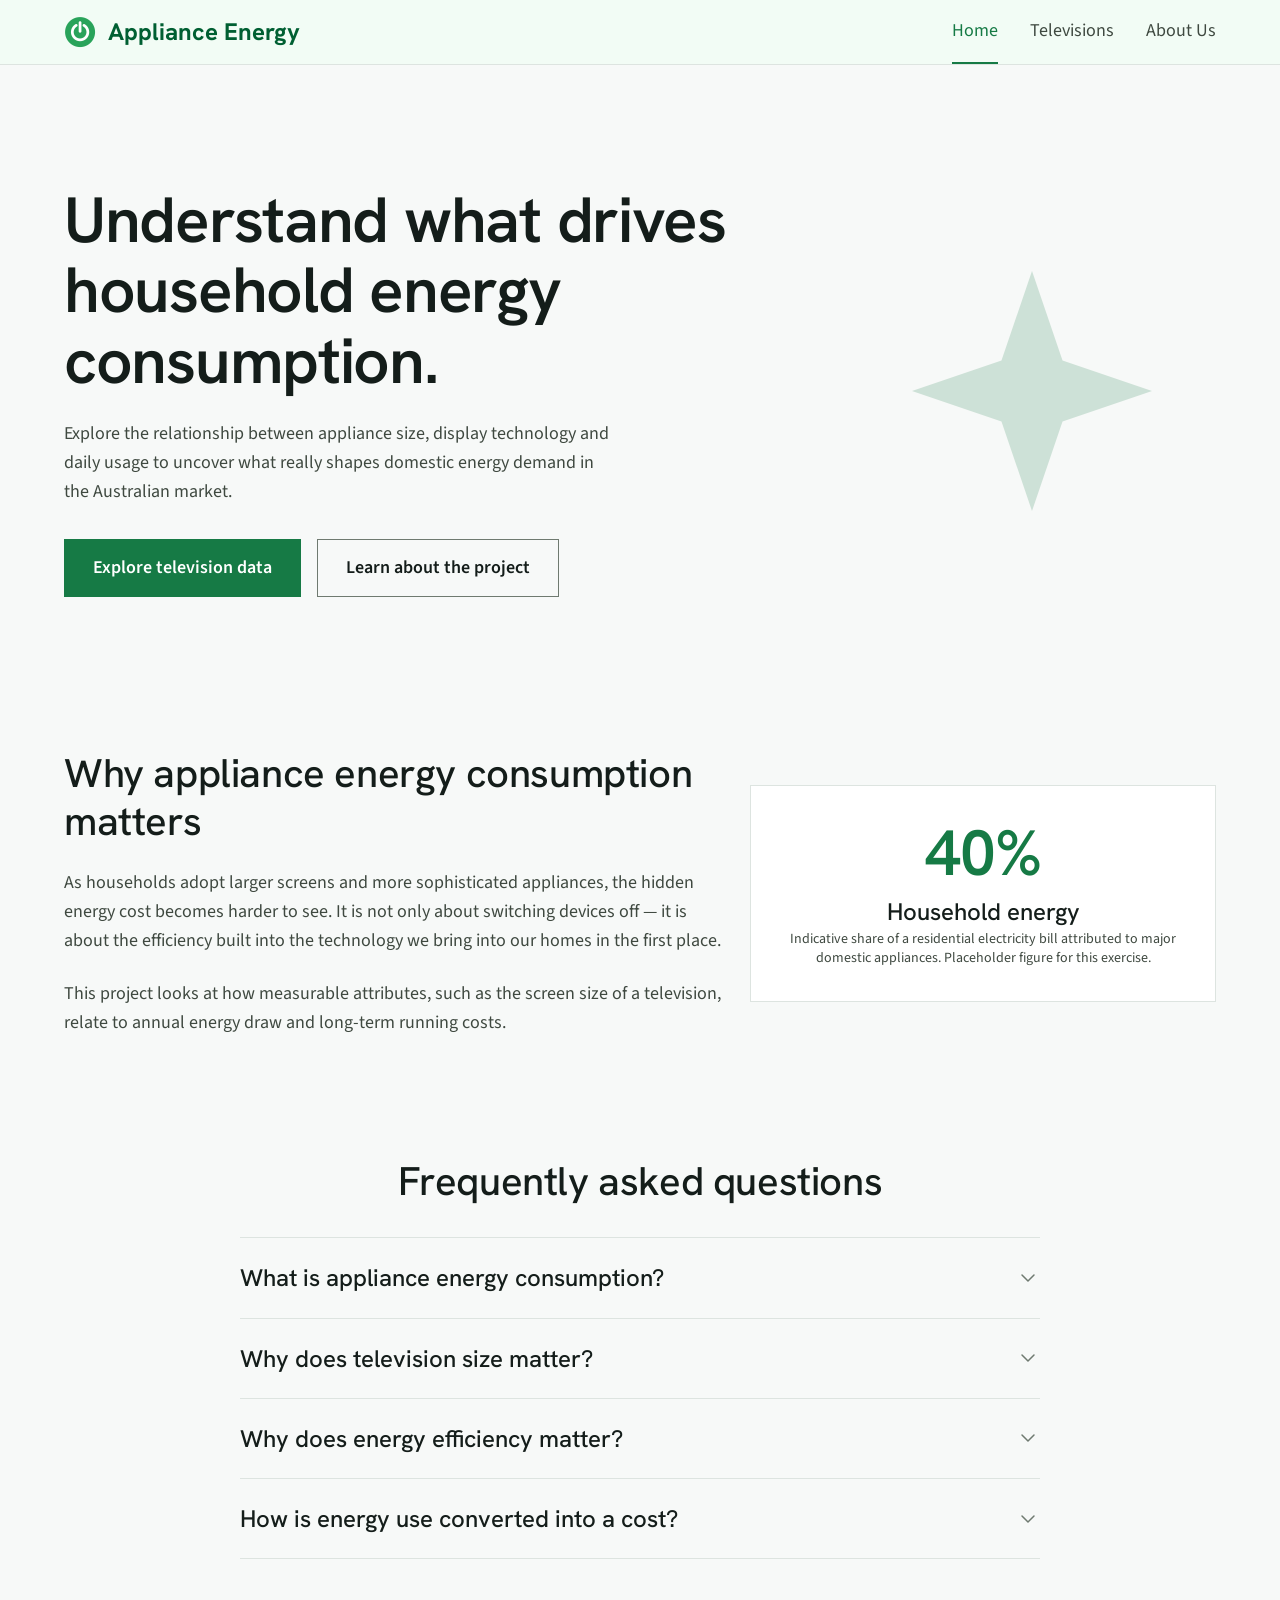
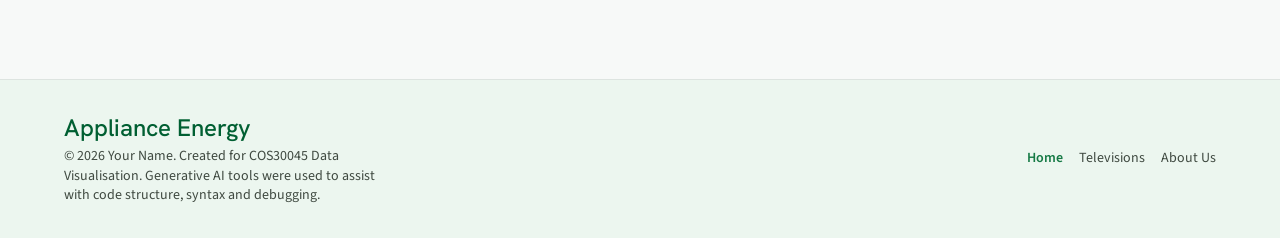
==== commit 0296cd7b: "Remove the energy calculator Drop the optional calculator extension: its section on the Home page, t" ====
--- a/index.html
+++ b/index.html
@@ -90,100 +90,6 @@
             </div>
         </section>
 
-        <!-- Energy calculator -->
-        <section class="band">
-            <div class="container grid">
-                <div class="span-5 stack-md">
-                    <h2 class="headline-section">Energy cost calculator</h2>
-                    <p class="body-main">
-                        Estimate what an appliance costs to run. Choose a television model or
-                        enter your own power rating, then set your daily usage and electricity
-                        price. Everything is calculated in your browser.
-                    </p>
-                </div>
-
-                <div class="span-7">
-                    <div class="calc-panel">
-                        <form class="calc-form" id="calc-form" novalidate>
-                            <div class="calc-fields">
-                                <div class="field field--wide">
-                                    <label for="model">Appliance model</label>
-                                    <select id="model" name="model">
-                                        <option value="80">32&quot; LED television (80 W)</option>
-                                        <option value="120" selected>50&quot; LED television (120 W)</option>
-                                        <option value="160">65&quot; LED television (160 W)</option>
-                                        <option value="210">65&quot; OLED television (210 W)</option>
-                                        <option value="custom">Custom power rating</option>
-                                    </select>
-                                </div>
-
-                                <div class="field">
-                                    <label for="power">Power (watts)</label>
-                                    <input type="number" id="power" name="power" min="1" max="10000"
-                                           step="1" value="120" inputmode="decimal">
-                                    <p class="field-error" id="power-error"></p>
-                                </div>
-
-                                <div class="field">
-                                    <label for="hours">Hours used per day</label>
-                                    <input type="number" id="hours" name="hours" min="0" max="24"
-                                           step="0.5" value="5" inputmode="decimal">
-                                    <p class="field-error" id="hours-error"></p>
-                                </div>
-
-                                <div class="field field--wide">
-                                    <label for="price">Electricity price (cents per kWh)</label>
-                                    <input type="number" id="price" name="price" min="0" max="200"
-                                           step="0.1" value="30" inputmode="decimal">
-                                    <p class="field-error" id="price-error"></p>
-                                </div>
-                            </div>
-
-                            <div class="calc-actions">
-                                <button type="submit" class="btn btn--primary">Calculate</button>
-                                <button type="button" class="btn btn--secondary" id="calc-reset">Reset</button>
-                            </div>
-                        </form>
-
-                        <div class="results" id="results" aria-live="polite">
-                            <div id="results-message"></div>
-
-                            <div class="results__grid" id="results-energy">
-                                <div>
-                                    <span class="result__label">Daily consumption</span>
-                                    <span class="result__value" id="res-daily-kwh">&mdash;</span>
-                                </div>
-                                <div>
-                                    <span class="result__label">Monthly consumption</span>
-                                    <span class="result__value" id="res-monthly-kwh">&mdash;</span>
-                                </div>
-                                <div>
-                                    <span class="result__label">Yearly consumption</span>
-                                    <span class="result__value" id="res-yearly-kwh">&mdash;</span>
-                                </div>
-                                <div>
-                                    <span class="result__label">Daily cost</span>
-                                    <span class="result__value" id="res-daily-cost">&mdash;</span>
-                                </div>
-                                <div>
-                                    <span class="result__label">Monthly cost</span>
-                                    <span class="result__value" id="res-monthly-cost">&mdash;</span>
-                                </div>
-                                <div>
-                                    <span class="result__label">Yearly cost</span>
-                                    <span class="result__value result__value--accent" id="res-yearly-cost">&mdash;</span>
-                                </div>
-                            </div>
-
-                            <p class="results__note">
-                                Monthly figures assume 30 days and yearly figures assume 365 days.
-                            </p>
-                        </div>
-                    </div>
-                </div>
-            </div>
-        </section>
-
         <!-- FAQ -->
         <section class="section">
             <div class="container">
@@ -250,9 +156,9 @@
                         </button>
                         <div class="faq-answer">
                             <p class="body-main">
-                                Energy use in kilowatt hours is multiplied by the electricity price.
-                                The calculator above divides the price in cents by 100 to work in
-                                dollars, then multiplies by the kilowatt hours used.
+                                Energy use in kilowatt hours is multiplied by the electricity
+                                price. Retail tariffs are usually quoted in cents per kilowatt
+                                hour, so the price is divided by 100 to work in dollars.
                             </p>
                         </div>
                     </div>
--- a/assets/css/style.css
+++ b/assets/css/style.css
@@ -544,141 +544,6 @@
 .stack-md > * + * {
     margin-top: var(--gutter);
 }
-
-/* ------------------------------------------------------------
-   10. Full-width band (calculator)
-   ------------------------------------------------------------ */
-.band {
-    background-color: var(--surface-card);
-    border-top: 1px solid var(--outline-variant);
-    border-bottom: 1px solid var(--outline-variant);
-    padding: var(--section-gap) 0;
-}
-
-/* ------------------------------------------------------------
-   11. Calculator form
-   ------------------------------------------------------------ */
-.calc-panel {
-    background-color: var(--surface-card);
-    border: 1px solid var(--outline-variant);
-    padding: var(--stack-gap);
-}
-
-.calc-fields {
-    display: grid;
-    grid-template-columns: repeat(2, 1fr);
-    gap: var(--gutter);
-}
-
-.field--wide {
-    grid-column: 1 / -1;
-}
-
-.field label {
-    display: block;
-    font-size: 14px;
-    line-height: 1.4;
-    color: var(--on-surface);
-    margin-bottom: 6px;
-}
-
-.field input,
-.field select {
-    width: 100%;
-    height: 48px;
-    padding: 0 12px;
-    border: 1px solid var(--outline-variant);
-    border-radius: 0;
-    background-color: var(--surface-card);
-    color: var(--on-surface);
-    font-family: var(--font-body);
-    font-size: 18px;
-    transition: border-color var(--transition);
-}
-
-.field input:focus,
-.field select:focus {
-    border-color: var(--primary);
-    outline-offset: 0;
-}
-
-.field input.invalid {
-    border-color: var(--error);
-    background-color: var(--error-container);
-}
-
-.field-error {
-    min-height: 20px;
-    margin-top: 4px;
-    font-size: 14px;
-    line-height: 1.4;
-    color: var(--error);
-}
-
-.calc-actions {
-    display: flex;
-    flex-wrap: wrap;
-    gap: 16px;
-    margin-top: var(--gutter);
-}
-
-/* Results */
-.results {
-    margin-top: var(--stack-gap);
-    padding-top: var(--stack-gap);
-    border-top: 1px solid var(--outline-variant);
-}
-
-.results__grid {
-    display: grid;
-    grid-template-columns: repeat(3, 1fr);
-    gap: var(--gutter);
-    text-align: center;
-}
-
-.results__grid.is-stale {
-    opacity: 0.35;
-}
-
-.result__label {
-    display: block;
-    font-size: 14px;
-    line-height: 1.4;
-    color: var(--on-surface-variant);
-    margin-bottom: 4px;
-}
-
-.result__value {
-    display: block;
-    font-family: var(--font-display);
-    font-size: 24px;
-    font-weight: 500;
-    line-height: 1.3;
-    color: var(--on-surface);
-    font-variant-numeric: tabular-nums;
-}
-
-.result__value--accent {
-    color: var(--primary);
-    font-weight: 700;
-}
-
-.results__message {
-    margin-bottom: var(--gutter);
-    padding: 12px 16px;
-    background-color: var(--error-container);
-    border-left: 4px solid var(--error);
-    color: var(--error);
-    font-size: 16px;
-}
-
-.results__note {
-    margin-top: var(--gutter);
-    font-size: 14px;
-    line-height: 1.4;
-    color: var(--outline);
-}
-
 /* ------------------------------------------------------------
    12. FAQ accordion
    Minimal: hairline rules, a 1px chevron that rotates on open.
@@ -1062,9 +927,7 @@
         border-bottom-color: var(--primary);
     }
 
-    .data-grid,
-    .calc-fields,
-    .results__grid {
+    .data-grid {
         grid-template-columns: 1fr;
     }
 
@@ -1086,8 +949,7 @@
 }
 
 @media (min-width: 600px) and (max-width: 899px) {
-    .data-grid,
-    .results__grid {
+    .data-grid {
         grid-template-columns: repeat(2, 1fr);
     }
 }
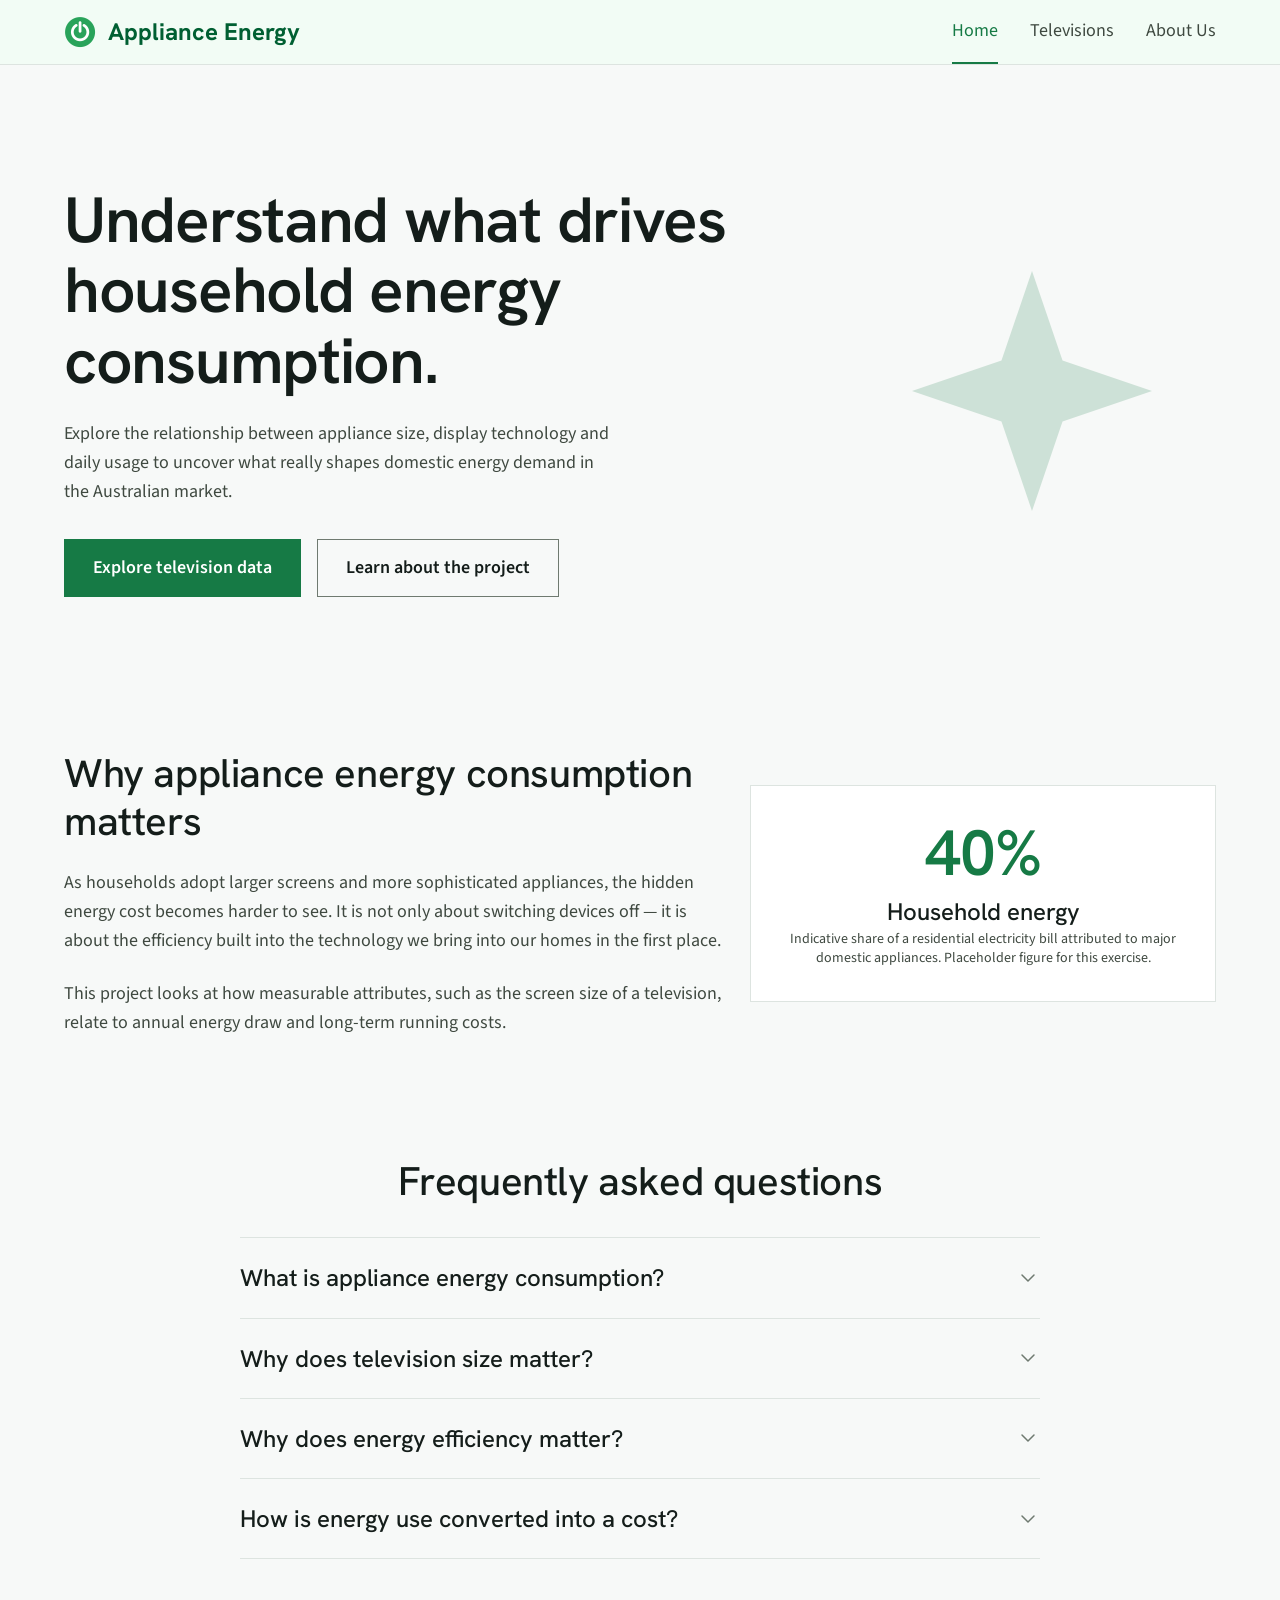
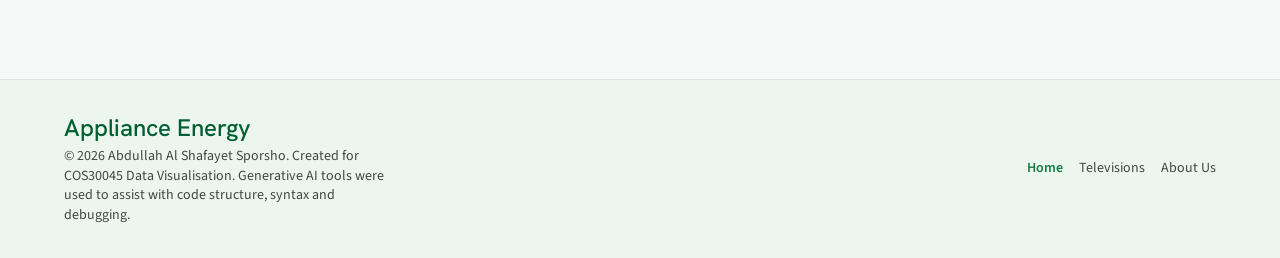
==== commit d4242d6c: "Add author name to the site footer Replace the placeholder in the footer of all three pages." ====
--- a/index.html
+++ b/index.html
@@ -172,7 +172,7 @@
             <div>
                 <div class="site-footer__brand">Appliance Energy</div>
                 <p>
-                    &copy; <span id="year"></span> Your Name. Created for COS30045 Data
+                    &copy; <span id="year"></span> Abdullah Al Shafayet Sporsho. Created for COS30045 Data
                     Visualisation. Generative AI tools were used to assist with code
                     structure, syntax and debugging.
                 </p>
